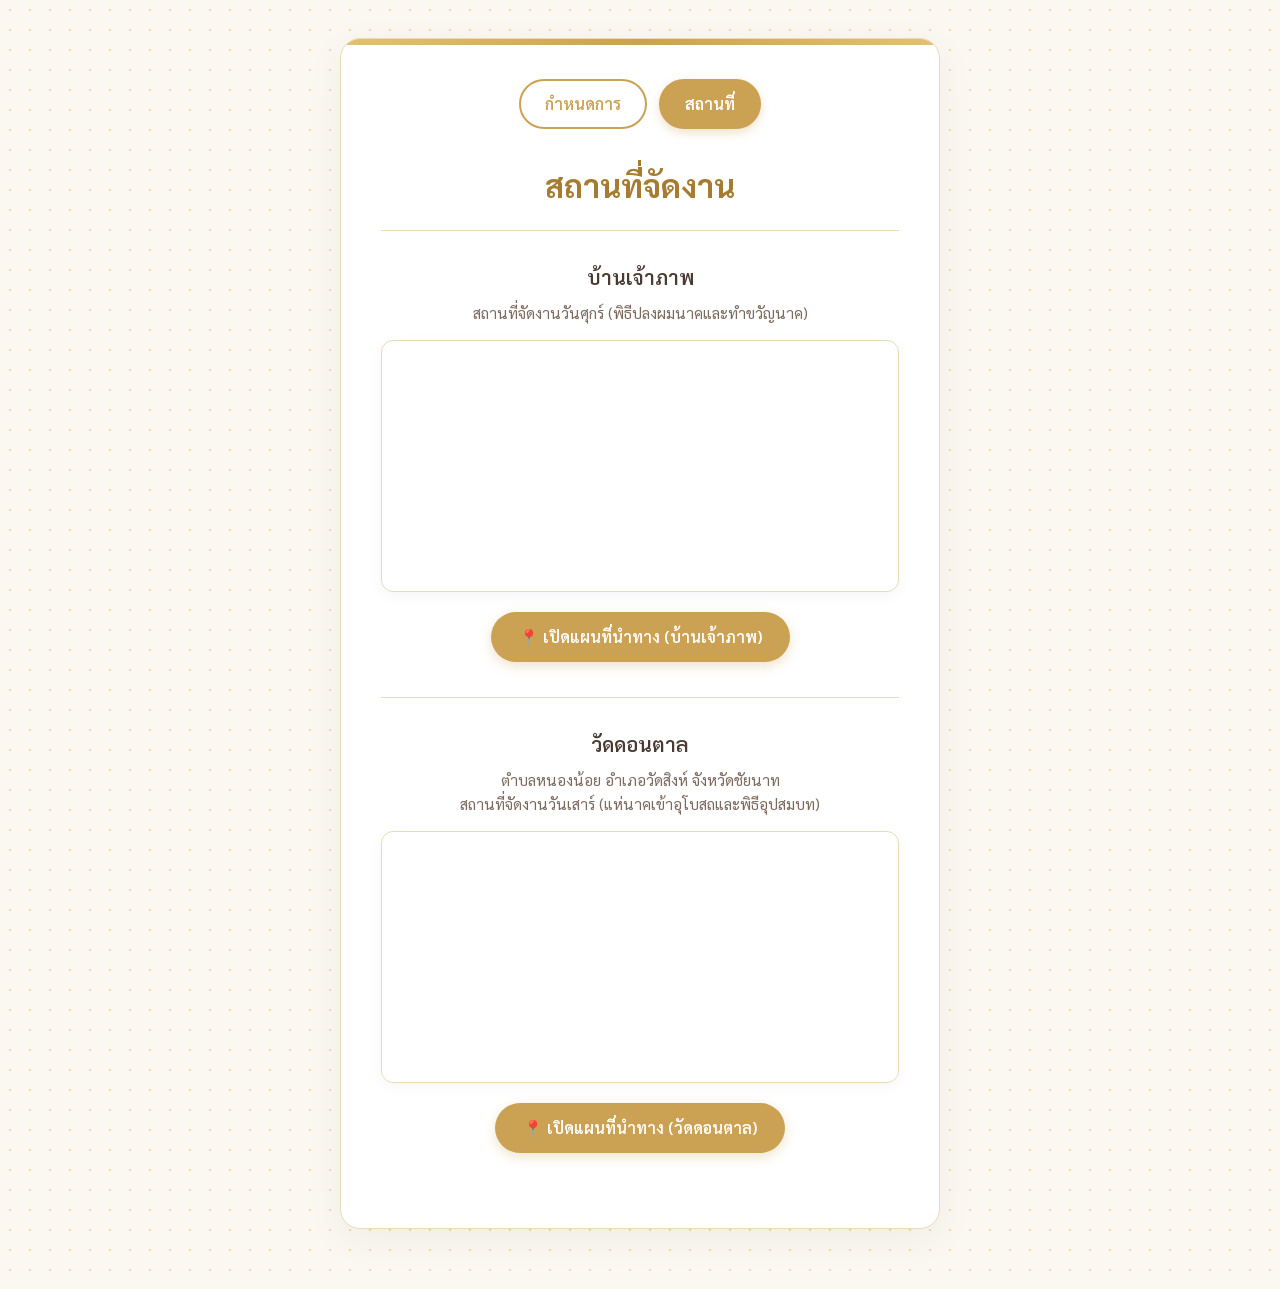
==== location.html @ 972fd470 "Add files via upload" ====
<!DOCTYPE html>
<html lang="th">

<head>
    <meta charset="UTF-8">
    <meta name="viewport" content="width=device-width, initial-scale=1.0, maximum-scale=1.0, user-scalable=no">
    <meta name="description" content="แผนที่และสถานที่จัดงานอุปสมบท นายเจษฎา แจ้งจิตร์ ณ วัดดอนตาล และบ้านเจ้าภาพ จ.ชัยนาท">
    <meta property="og:title" content="สถานที่จัดงาน - อุปสมบท นายเจษฎา แจ้งจิตร์">
    <meta property="og:description" content="แผนที่การเดินทาง วัดดอนตาล และบ้านเจ้าภาพ ต.หนองน้อย อ.วัดสิงห์ จ.ชัยนาท">
    <meta property="og:type" content="website">
    <title>สถานที่จัดงาน - อุปสมบท นายเจษฎา แจ้งจิตร์</title>
    <link rel="stylesheet" href="style.css">
</head>

<body>
    <div class="container">
        <div class="nav">
            <a href="index.html">กำหนดการ</a>
            <a href="location.html" class="active">สถานที่</a>
        </div>

        <h1>สถานที่จัดงาน</h1>
        <hr class="divider" style="margin-top: 20px;">

        <div class="location-section">
            <h3>บ้านเจ้าภาพ</h3>
            <p>สถานที่จัดงานวันศุกร์ (พิธีปลงผมนาคและทำขวัญนาค)</p>

            <div class="map-container">
                <iframe src="https://maps.google.com/maps?q=15.1704629,100.0071679&t=&z=16&ie=UTF8&iwloc=&output=embed"
                    allowfullscreen="" loading="lazy"></iframe>
            </div>

            <a href="https://maps.app.goo.gl/HHdjvx2wejnBYfs57" class="location-btn" target="_blank">
                📍 เปิดแผนที่นำทาง (บ้านเจ้าภาพ)
            </a>
        </div>

        <hr class="divider">

        <div class="location-section">
            <h3>วัดดอนตาล</h3>
            <p>ตำบลหนองน้อย อำเภอวัดสิงห์ จังหวัดชัยนาท<br>สถานที่จัดงานวันเสาร์ (แห่นาคเข้าอุโบสถและพิธีอุปสมบท)</p>

            <div class="map-container">
                <iframe
                    src="https://maps.google.com/maps?q=วัดดอนตาล%20หนองน้อย%20วัดสิงห์%20ชัยนาท&t=&z=15&ie=UTF8&iwloc=&output=embed"
                    allowfullscreen="" loading="lazy"></iframe>
            </div>

            <a href="https://maps.google.com/maps?q=วัดดอนตาล%20หนองน้อย%20วัดสิงห์%20ชัยนาท" class="location-btn"
                target="_blank">📍 เปิดแผนที่นำทาง (วัดดอนตาล)</a>
        </div>
    </div>
</body>

</html>
---- style.css ----
@import url('https://fonts.googleapis.com/css2?family=Sarabun:wght@300;400;600;700&display=swap');

:root {
    --primary: #cba153;
    /* Elegant Gold */
    --primary-dark: #a67c33;
    --primary-light: #fdf5e6;
    --background: #fbf8f1;
    --card-bg: #ffffff;
    --text-main: #4a3b32;
    /* Deep warm brown for contrast */
    --text-light: #7b695e;
    --border: #eadbb4;
}

* {
    box-sizing: border-box;
    margin: 0;
    padding: 0;
}

body {
    font-family: 'Sarabun', sans-serif;
    background-color: var(--background);
    background-image: radial-gradient(var(--border) 1px, transparent 1px);
    background-size: 20px 20px;
    color: var(--text-main);
    line-height: 1.6;
    padding: 20px;
    display: flex;
    justify-content: center;
    align-items: flex-start;
    min-height: 100vh;
}

.container {
    width: 100%;
    max-width: 600px;
    background: var(--card-bg);
    border: 1px solid var(--border);
    border-radius: 20px;
    padding: 40px;
    box-shadow: 0 10px 40px rgba(0, 0, 0, 0.05);
    position: relative;
    overflow: hidden;
    margin-top: 2vh;
    margin-bottom: 40px;
    animation: fadeIn 0.8s ease-out;
}

@keyframes fadeIn {
    from {
        opacity: 0;
        transform: translateY(15px);
    }

    to {
        opacity: 1;
        transform: translateY(0);
    }
}

/* Decorative top bar */
.container::before {
    content: '';
    position: absolute;
    top: 0;
    left: 0;
    right: 0;
    height: 6px;
    background: linear-gradient(90deg, #e3c07b, #cba153, #e3c07b);
}

.nav {
    display: flex;
    justify-content: center;
    margin-bottom: 30px;
    gap: 12px;
}

.nav a {
    text-decoration: none;
    color: var(--primary);
    font-weight: 600;
    padding: 10px 24px;
    border: 2px solid var(--primary);
    border-radius: 30px;
    transition: all 0.3s ease;
    font-size: 1rem;
    background-color: transparent;
}

.nav a:hover {
    background-color: var(--primary-light);
    transform: translateY(-2px);
}

.nav a.active {
    background-color: var(--primary);
    color: white;
    box-shadow: 0 4px 10px rgba(203, 161, 83, 0.3);
}

h1 {
    color: var(--primary-dark);
    font-size: 2rem;
    margin-bottom: 5px;
    text-align: center;
}

h3 {
    color: var(--text-main);
    font-size: 1.25rem;
    font-weight: 600;
    margin-bottom: 8px;
    text-align: center;
}

p.subtitle {
    text-align: center;
    color: var(--text-light);
    margin-bottom: 25px;
    font-size: 1.05rem;
}

hr.divider {
    border: 0;
    height: 1px;
    background: var(--border);
    margin: 30px 0;
}

h4.date-header {
    color: var(--primary-dark);
    font-size: 1.15rem;
    margin-bottom: 15px;
    padding-left: 12px;
    border-left: 4px solid var(--primary);
    margin-top: 25px;
}

.schedule-item {
    display: flex;
    justify-content: space-between;
    align-items: center;
    padding: 15px 0;
    border-bottom: 1px dashed var(--border);
    transition: background-color 0.2s;
}

.schedule-item:last-child {
    border-bottom: none;
}

.schedule-item:hover {
    background-color: rgba(203, 161, 83, 0.03);
    border-radius: 8px;
    padding: 15px 10px;
    margin: 0 -10px;
}

.time {
    font-weight: 700;
    color: var(--primary-dark);
    font-size: 1.05rem;
    min-width: 90px;
}

.event-name {
    text-align: right;
    color: var(--text-main);
    font-weight: 400;
}

.location-section {
    margin-bottom: 35px;
    text-align: center;
}

.location-section p {
    color: var(--text-light);
    margin-bottom: 15px;
    font-size: 0.95rem;
}

.map-container {
    margin-top: 15px;
    border-radius: 12px;
    overflow: hidden;
    border: 1px solid var(--border);
    box-shadow: 0 4px 15px rgba(0, 0, 0, 0.04);
}

iframe {
    width: 100%;
    height: 250px;
    border: 0;
    display: block;
}

.location-btn {
    display: inline-flex;
    align-items: center;
    justify-content: center;
    margin: 20px auto 0;
    padding: 12px 28px;
    background-color: var(--primary);
    color: white;
    text-decoration: none;
    border-radius: 30px;
    font-weight: 600;
    transition: all 0.3s cubic-bezier(0.25, 0.8, 0.25, 1);
    box-shadow: 0 4px 12px rgba(203, 161, 83, 0.3);
}

.location-btn:hover {
    background-color: var(--primary-dark);
    transform: translateY(-3px);
    box-shadow: 0 6px 16px rgba(203, 161, 83, 0.4);
}

/* Mobile Responsiveness */
@media (max-width: 480px) {
    body {
        padding: 12px;
    }

    .container {
        padding: 30px 20px;
        margin-top: 10px;
        border-radius: 16px;
    }

    h1 {
        font-size: 1.6rem;
    }

    h3 {
        font-size: 1.15rem;
    }

    .nav {
        gap: 8px;
        margin-bottom: 25px;
    }

    .nav a {
        padding: 8px 18px;
        font-size: 0.95rem;
    }

    .schedule-item {
        flex-direction: column;
        align-items: flex-start;
        gap: 6px;
        padding: 12px 0;
    }

    .schedule-item:hover {
        padding: 12px 8px;
        margin: 0 -8px;
    }

    .event-name {
        text-align: left;
        width: 100%;
        color: var(--text-light);
        font-size: 0.95rem;
    }

    .location-btn {
        width: 100%;
        font-size: 1rem;
        padding: 14px 20px;
    }

    iframe {
        height: 200px;
    }
}
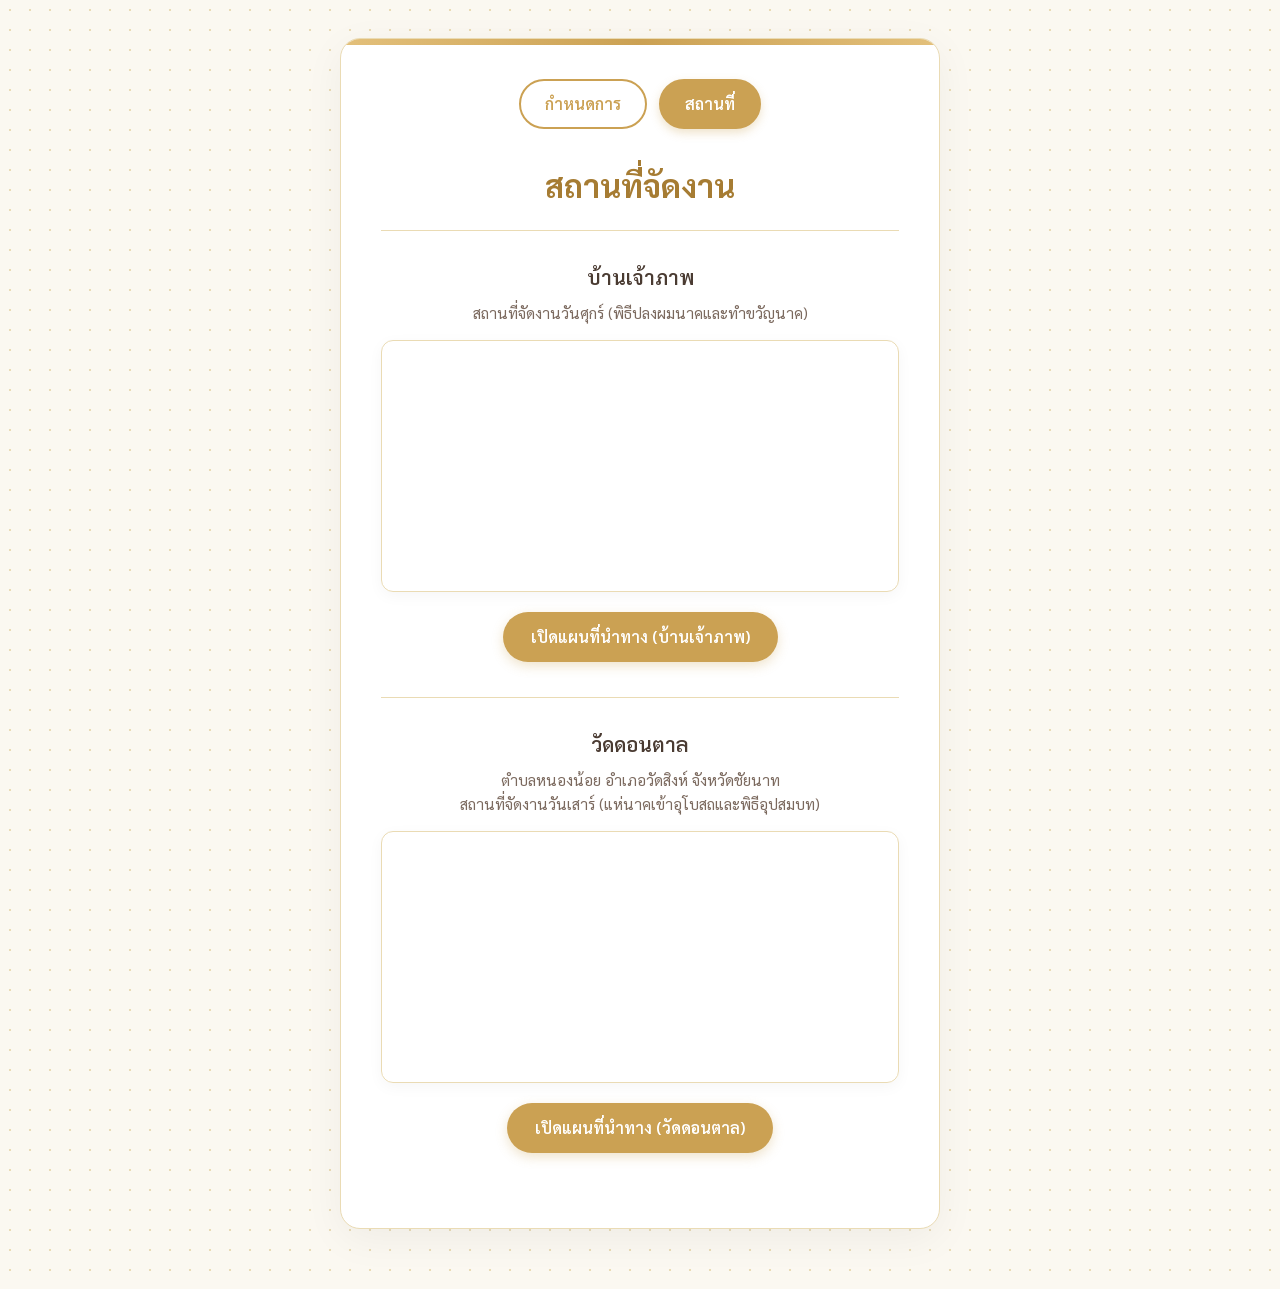
==== commit 594a7b45: "Add files via upload" ====
--- a/location.html
+++ b/location.html
@@ -4,7 +4,8 @@
 <head>
     <meta charset="UTF-8">
     <meta name="viewport" content="width=device-width, initial-scale=1.0, maximum-scale=1.0, user-scalable=no">
-    <meta name="description" content="แผนที่และสถานที่จัดงานอุปสมบท นายเจษฎา แจ้งจิตร์ ณ วัดดอนตาล และบ้านเจ้าภาพ จ.ชัยนาท">
+    <meta name="description"
+        content="แผนที่และสถานที่จัดงานอุปสมบท นายเจษฎา แจ้งจิตร์ ณ วัดดอนตาล และบ้านเจ้าภาพ จ.ชัยนาท">
     <meta property="og:title" content="สถานที่จัดงาน - อุปสมบท นายเจษฎา แจ้งจิตร์">
     <meta property="og:description" content="แผนที่การเดินทาง วัดดอนตาล และบ้านเจ้าภาพ ต.หนองน้อย อ.วัดสิงห์ จ.ชัยนาท">
     <meta property="og:type" content="website">
@@ -32,7 +33,7 @@
             </div>
 
             <a href="https://maps.app.goo.gl/HHdjvx2wejnBYfs57" class="location-btn" target="_blank">
-                📍 เปิดแผนที่นำทาง (บ้านเจ้าภาพ)
+                เปิดแผนที่นำทาง (บ้านเจ้าภาพ)
             </a>
         </div>
 
@@ -49,7 +50,7 @@
             </div>
 
             <a href="https://maps.google.com/maps?q=วัดดอนตาล%20หนองน้อย%20วัดสิงห์%20ชัยนาท" class="location-btn"
-                target="_blank">📍 เปิดแผนที่นำทาง (วัดดอนตาล)</a>
+                target="_blank"> เปิดแผนที่นำทาง (วัดดอนตาล)</a>
         </div>
     </div>
 </body>
